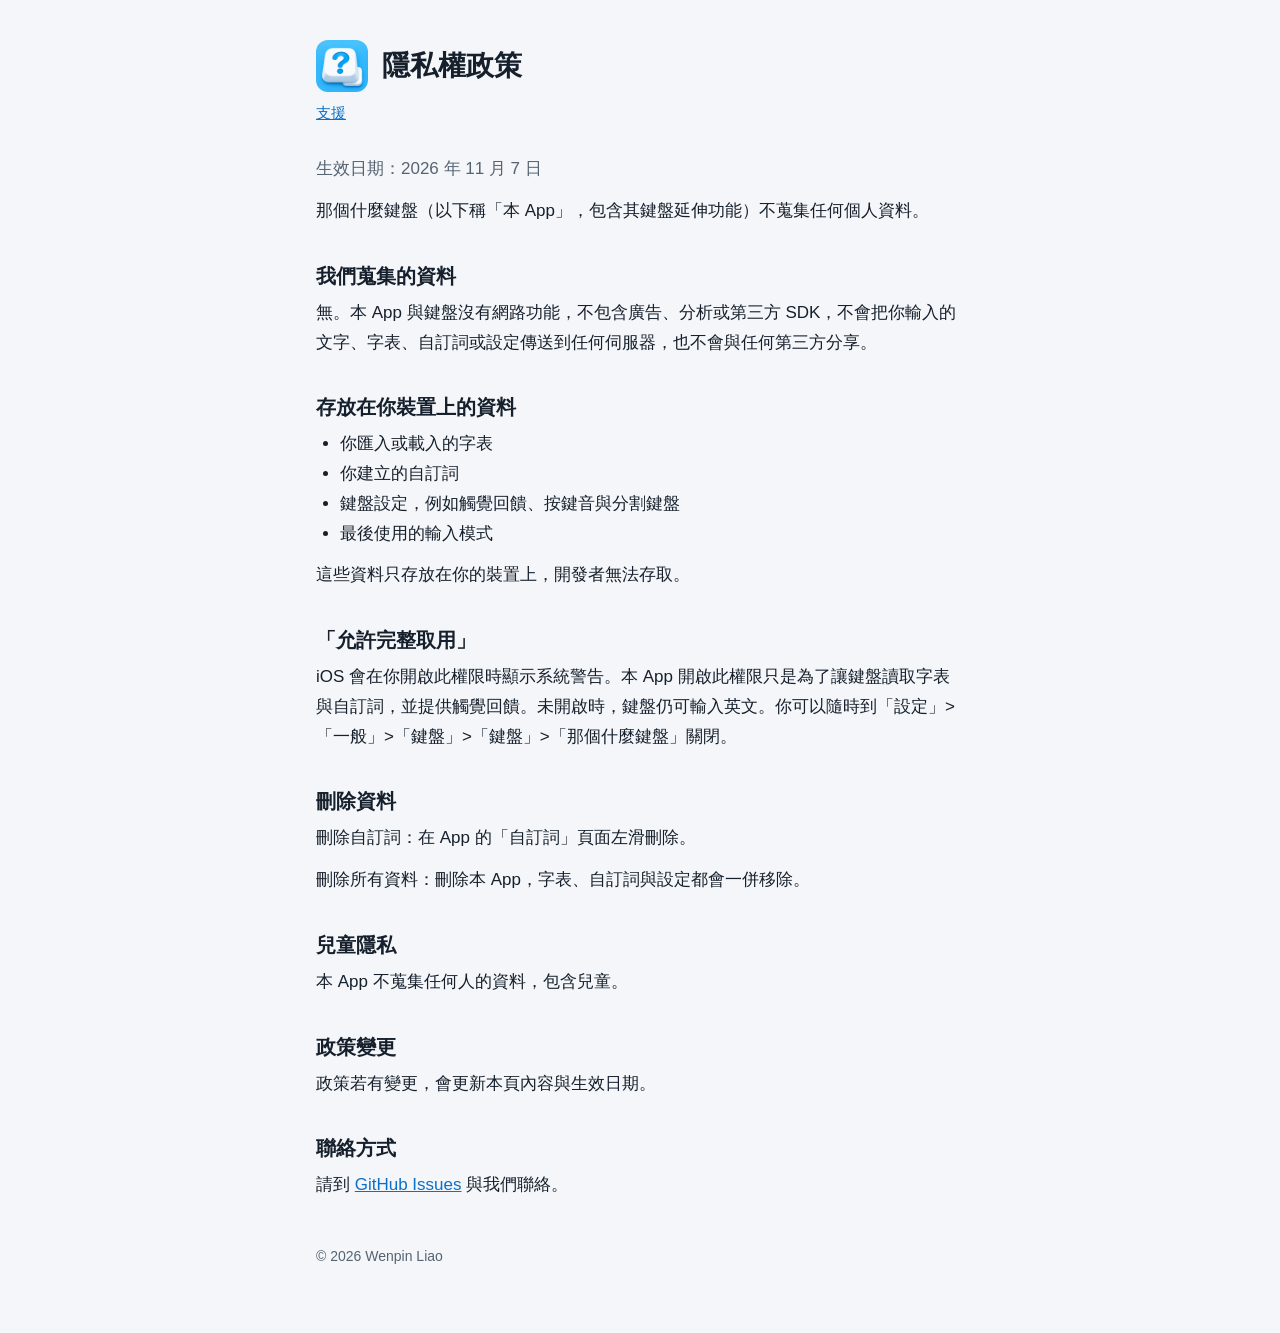
==== nageshenme/privacy.html @ 40be5ff0 "feat: 新增那個什麼鍵盤的支援頁與隱私權政策 Co-Authored-By: Claude Opus 5.5 <noreply@anthropic.com> Claude-Session: htt" ====
<!doctype html>
<html lang="zh-Hant">
<head>
<meta charset="utf-8">
<meta name="viewport" content="width=device-width, initial-scale=1">
<title>那個什麼鍵盤 隱私權政策</title>
<meta name="description" content="那個什麼鍵盤不蒐集任何個人資料。">
<link rel="icon" href="icon.png">
<link rel="stylesheet" href="../style.css">
</head>
<body>
<main>
<header><img src="icon.png" alt=""><h1>隱私權政策</h1></header>
<nav><a href="./">支援</a></nav>
<p class="meta">生效日期：2026 年 11 月 7 日</p>
<p>那個什麼鍵盤（以下稱「本 App」，包含其鍵盤延伸功能）不蒐集任何個人資料。</p>

<h2>我們蒐集的資料</h2>
<p>無。本 App 與鍵盤沒有網路功能，不包含廣告、分析或第三方 SDK，不會把你輸入的文字、字表、自訂詞或設定傳送到任何伺服器，也不會與任何第三方分享。</p>

<h2>存放在你裝置上的資料</h2>
<ul>
<li>你匯入或載入的字表</li>
<li>你建立的自訂詞</li>
<li>鍵盤設定，例如觸覺回饋、按鍵音與分割鍵盤</li>
<li>最後使用的輸入模式</li>
</ul>
<p>這些資料只存放在你的裝置上，開發者無法存取。</p>

<h2>「允許完整取用」</h2>
<p>iOS 會在你開啟此權限時顯示系統警告。本 App 開啟此權限只是為了讓鍵盤讀取字表與自訂詞，並提供觸覺回饋。未開啟時，鍵盤仍可輸入英文。你可以隨時到「設定」&gt;「一般」&gt;「鍵盤」&gt;「鍵盤」&gt;「那個什麼鍵盤」關閉。</p>

<h2>刪除資料</h2>
<p>刪除自訂詞：在 App 的「自訂詞」頁面左滑刪除。</p>
<p>刪除所有資料：刪除本 App，字表、自訂詞與設定都會一併移除。</p>

<h2>兒童隱私</h2>
<p>本 App 不蒐集任何人的資料，包含兒童。</p>

<h2>政策變更</h2>
<p>政策若有變更，會更新本頁內容與生效日期。</p>

<h2>聯絡方式</h2>
<p>請到 <a href="https://github.com/MonkeyBinBin/app-support/issues/new?title=%5B%E9%82%A3%E5%80%8B%E4%BB%80%E9%BA%BC%E9%8D%B5%E7%9B%A4%5D%20">GitHub Issues</a> 與我們聯絡。</p>
<footer>© 2026 Wenpin Liao</footer>
</main>
</body>
</html>
---- style.css ----
:root {
  color-scheme: light dark;
  --bg: #f4f6f9;
  --surface: #ffffff;
  --text: #16202c;
  --muted: #566372;
  --line: #dde3ea;
  --accent: #0a70c9;
}
@media (prefers-color-scheme: dark) {
  :root {
    --bg: #10151b;
    --surface: #1a2129;
    --text: #edf1f5;
    --muted: #a3afbc;
    --line: #2d3742;
    --accent: #6cbcff;
  }
}
* { box-sizing: border-box; }
body {
  margin: 0;
  background: var(--bg);
  color: var(--text);
  font: 17px/1.75 -apple-system, BlinkMacSystemFont, "PingFang TC", "Noto Sans TC", sans-serif;
}
main { max-width: 680px; margin: 0 auto; padding: 40px 16px 64px; }
header { display: flex; align-items: center; gap: 14px; margin-bottom: 8px; }
header img { width: 52px; height: 52px; border-radius: 12px; }
h1 { margin: 0; font-size: 28px; line-height: 1.3; }
h2 { margin: 36px 0 8px; font-size: 20px; line-height: 1.4; }
h3 { margin: 0 0 2px; font-size: 17px; }
p { margin: 0 0 12px; }
ol, ul { margin: 0 0 12px; padding-left: 1.4em; }
a { color: var(--accent); }
nav { margin-bottom: 28px; color: var(--muted); font-size: 15px; }
.lead, .meta { color: var(--muted); }
.card { background: var(--surface); border: 1px solid var(--line); border-radius: 14px; padding: 16px 18px; margin-bottom: 12px; }
.card p:last-child { margin-bottom: 0; }
footer { margin-top: 44px; color: var(--muted); font-size: 14px; }
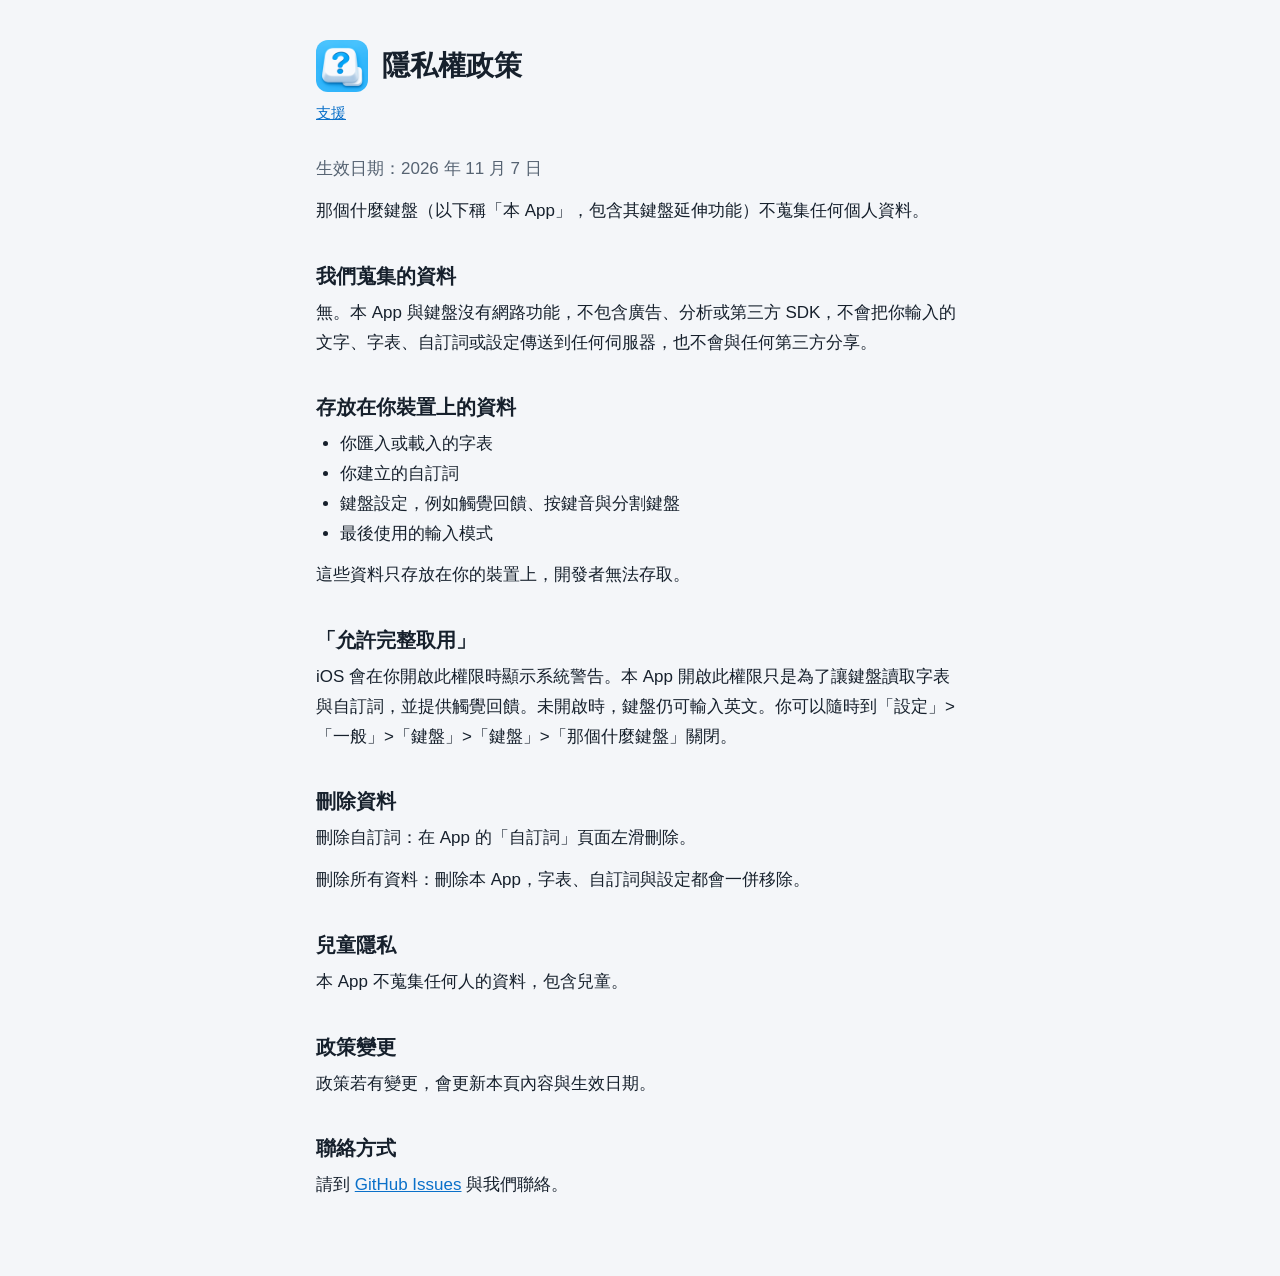
==== commit 2aac1b35: "chore(nageshenme): 移除頁尾版權" ====
--- a/nageshenme/privacy.html
+++ b/nageshenme/privacy.html
@@ -42,7 +42,6 @@
 
 <h2>聯絡方式</h2>
 <p>請到 <a href="https://github.com/MonkeyBinBin/app-support/issues/new?title=%5B%E9%82%A3%E5%80%8B%E4%BB%80%E9%BA%BC%E9%8D%B5%E7%9B%A4%5D%20">GitHub Issues</a> 與我們聯絡。</p>
-<footer>© 2026 Wenpin Liao</footer>
 </main>
 </body>
 </html>
--- a/style.css
+++ b/style.css
@@ -37,4 +37,3 @@
 .lead, .meta { color: var(--muted); }
 .card { background: var(--surface); border: 1px solid var(--line); border-radius: 14px; padding: 16px 18px; margin-bottom: 12px; }
 .card p:last-child { margin-bottom: 0; }
-footer { margin-top: 44px; color: var(--muted); font-size: 14px; }
